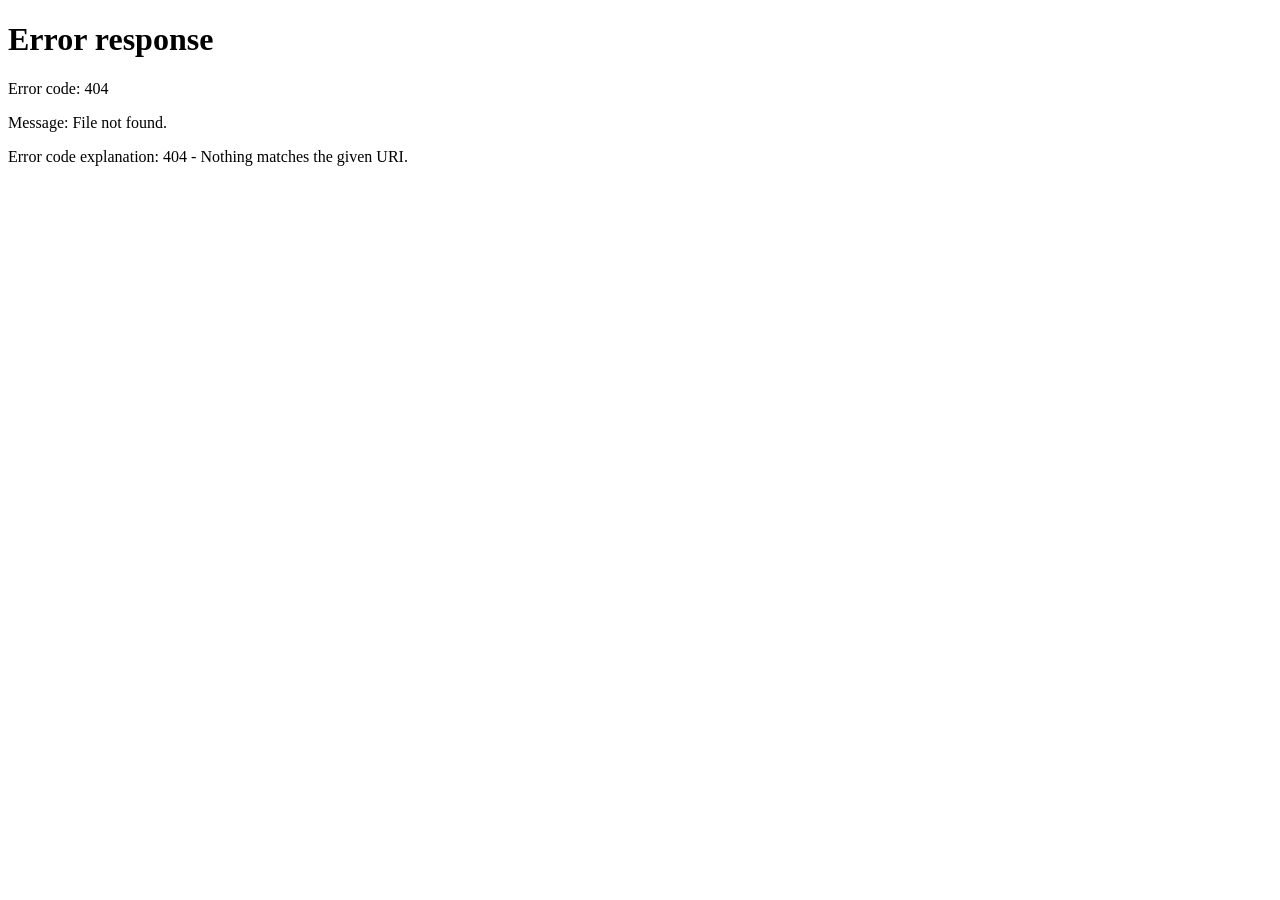
==== download/index.html @ 3448d8c3 "Add formal Android download page" ====
<!doctype html>
<html lang="zh-CN">
<head>
<meta charset="utf-8">
<meta name="viewport" content="width=device-width,initial-scale=1,viewport-fit=cover">
<meta name="robots" content="noindex,nofollow">
<title>小额周转贷 Android 下载</title>
<style>
*{box-sizing:border-box}body{margin:0;background:#f5f7fb;color:#16243a;font-family:system-ui,-apple-system,"Segoe UI","Microsoft YaHei",sans-serif}.wrap{min-height:100vh;display:flex;align-items:center;justify-content:center;padding:24px}.card{width:min(520px,100%);background:#fff;border:1px solid #e4eaf2;border-radius:22px;padding:28px;box-shadow:0 18px 50px rgba(24,52,86,.10)}.logo{width:64px;height:64px;border-radius:18px;background:#1769e0;color:#fff;display:grid;place-items:center;font-size:26px;font-weight:900;margin-bottom:18px}h1{font-size:25px;margin:0 0 8px}.sub{color:#64748b;line-height:1.65}.meta{margin:20px 0;padding:14px 16px;border-radius:14px;background:#f7f9fc;display:grid;grid-template-columns:1fr 1fr;gap:12px}.meta span{display:block;font-size:12px;color:#7b8796}.meta b{display:block;margin-top:3px;font-size:14px}.btn{display:block;width:100%;border:0;border-radius:13px;background:#1769e0;color:#fff;text-align:center;text-decoration:none;padding:15px 18px;font-size:17px;font-weight:900}.tip{margin-top:18px;color:#66778c;font-size:13px;line-height:1.75}.hash{margin-top:14px;padding:10px 12px;border-radius:10px;background:#eef9f3;color:#236649;font-size:11px;word-break:break-all}.small{font-size:11px;color:#94a0ad;margin-top:12px}
</style>
</head>
<body>
<div class="wrap"><main class="card">
<div class="logo">贷</div>
<h1>小额周转贷 Android 版</h1>
<div class="sub">正式安装包正在准备下载。若浏览器没有自动开始下载，请点击下面按钮。</div>
<div class="meta"><div><span>正式版本</span><b>v7.1.12R</b></div><div><span>安装包大小</span><b>约 1.56 MB</b></div><div><span>系统要求</span><b>Android 6.0+</b></div><div><span>发布类型</span><b>Release</b></div></div>
<a class="btn" href="./xiaoe-loan.apk" download>立即下载 Android 版</a>
<div class="tip">下载完成后，Android 会显示安装确认。首次通过浏览器安装时，部分手机会要求允许该浏览器“安装未知应用”，按手机系统提示确认后即可继续安装。</div>
<div class="hash">SHA-256：dc138319f4a609143219b381687d934ffb2e3f054c2a7273849fbee24fee7fb1</div>
<div class="small">本页面仅提供 Android 正式安装包下载。</div>
</main></div>
<script>setTimeout(function(){location.href='./xiaoe-loan.apk?v=7.1.12R'},900);</script>
</body>
</html>
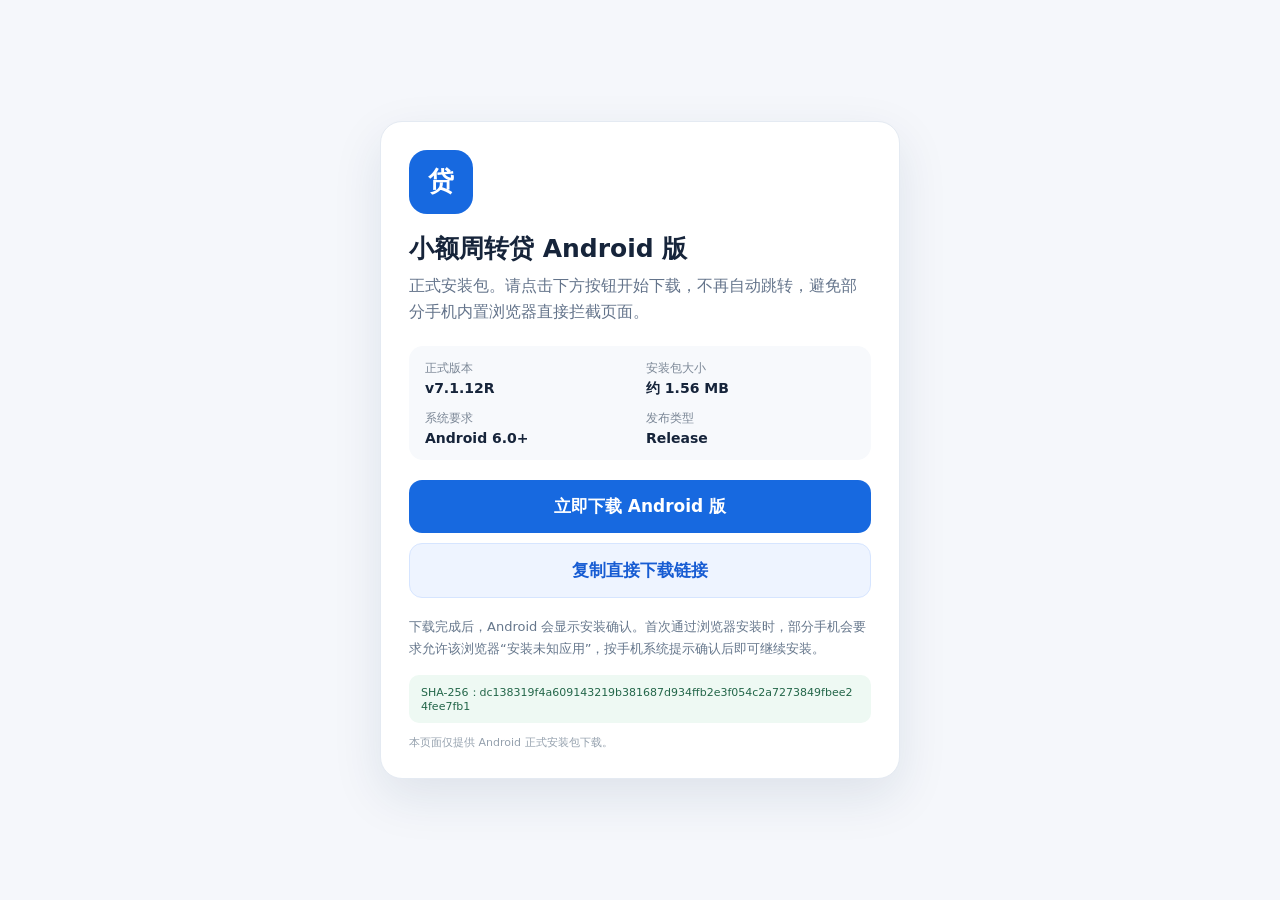
==== commit d22f65f8: "stop auto APK redirect and improve mobile download page" ====
--- a/download/index.html
+++ b/download/index.html
@@ -6,20 +6,32 @@
 <meta name="robots" content="noindex,nofollow">
 <title>小额周转贷 Android 下载</title>
 <style>
-*{box-sizing:border-box}body{margin:0;background:#f5f7fb;color:#16243a;font-family:system-ui,-apple-system,"Segoe UI","Microsoft YaHei",sans-serif}.wrap{min-height:100vh;display:flex;align-items:center;justify-content:center;padding:24px}.card{width:min(520px,100%);background:#fff;border:1px solid #e4eaf2;border-radius:22px;padding:28px;box-shadow:0 18px 50px rgba(24,52,86,.10)}.logo{width:64px;height:64px;border-radius:18px;background:#1769e0;color:#fff;display:grid;place-items:center;font-size:26px;font-weight:900;margin-bottom:18px}h1{font-size:25px;margin:0 0 8px}.sub{color:#64748b;line-height:1.65}.meta{margin:20px 0;padding:14px 16px;border-radius:14px;background:#f7f9fc;display:grid;grid-template-columns:1fr 1fr;gap:12px}.meta span{display:block;font-size:12px;color:#7b8796}.meta b{display:block;margin-top:3px;font-size:14px}.btn{display:block;width:100%;border:0;border-radius:13px;background:#1769e0;color:#fff;text-align:center;text-decoration:none;padding:15px 18px;font-size:17px;font-weight:900}.tip{margin-top:18px;color:#66778c;font-size:13px;line-height:1.75}.hash{margin-top:14px;padding:10px 12px;border-radius:10px;background:#eef9f3;color:#236649;font-size:11px;word-break:break-all}.small{font-size:11px;color:#94a0ad;margin-top:12px}
+*{box-sizing:border-box}body{margin:0;background:#f5f7fb;color:#16243a;font-family:system-ui,-apple-system,"Segoe UI","Microsoft YaHei",sans-serif}.wrap{min-height:100vh;display:flex;align-items:center;justify-content:center;padding:24px}.card{width:min(520px,100%);background:#fff;border:1px solid #e4eaf2;border-radius:22px;padding:28px;box-shadow:0 18px 50px rgba(24,52,86,.10)}.logo{width:64px;height:64px;border-radius:18px;background:#1769e0;color:#fff;display:grid;place-items:center;font-size:26px;font-weight:900;margin-bottom:18px}h1{font-size:25px;margin:0 0 8px}.sub{color:#64748b;line-height:1.65}.meta{margin:20px 0;padding:14px 16px;border-radius:14px;background:#f7f9fc;display:grid;grid-template-columns:1fr 1fr;gap:12px}.meta span{display:block;font-size:12px;color:#7b8796}.meta b{display:block;margin-top:3px;font-size:14px}.btn{display:block;width:100%;border:0;border-radius:13px;background:#1769e0;color:#fff;text-align:center;text-decoration:none;padding:15px 18px;font-size:17px;font-weight:900;cursor:pointer}.btn.secondary{margin-top:10px;background:#eef4ff;color:#175cd3;border:1px solid #d6e5ff}.tip{margin-top:18px;color:#66778c;font-size:13px;line-height:1.75}.notice{margin-top:14px;padding:12px 14px;border-radius:12px;background:#fff8e8;color:#81530a;border:1px solid #f4d79b;font-size:13px;line-height:1.65}.hash{margin-top:14px;padding:10px 12px;border-radius:10px;background:#eef9f3;color:#236649;font-size:11px;word-break:break-all}.small{font-size:11px;color:#94a0ad;margin-top:12px}.hidden{display:none}
 </style>
 </head>
 <body>
 <div class="wrap"><main class="card">
 <div class="logo">贷</div>
 <h1>小额周转贷 Android 版</h1>
-<div class="sub">正式安装包正在准备下载。若浏览器没有自动开始下载，请点击下面按钮。</div>
+<div class="sub">正式安装包。请点击下方按钮开始下载，不再自动跳转，避免部分手机内置浏览器直接拦截页面。</div>
 <div class="meta"><div><span>正式版本</span><b>v7.1.12R</b></div><div><span>安装包大小</span><b>约 1.56 MB</b></div><div><span>系统要求</span><b>Android 6.0+</b></div><div><span>发布类型</span><b>Release</b></div></div>
-<a class="btn" href="./xiaoe-loan.apk" download>立即下载 Android 版</a>
+<a id="downloadBtn" class="btn" href="./xiaoe-loan.apk?v=7.1.12R">立即下载 Android 版</a>
+<button id="copyBtn" class="btn secondary" type="button">复制直接下载链接</button>
+<div id="embeddedTip" class="notice hidden">如果你是在微信、QQ或其他应用内置浏览器中打开，下载可能被该应用拦截。请点击右上角菜单选择“在浏览器打开”，或复制下载链接后用手机系统浏览器访问。</div>
 <div class="tip">下载完成后，Android 会显示安装确认。首次通过浏览器安装时，部分手机会要求允许该浏览器“安装未知应用”，按手机系统提示确认后即可继续安装。</div>
 <div class="hash">SHA-256：dc138319f4a609143219b381687d934ffb2e3f054c2a7273849fbee24fee7fb1</div>
 <div class="small">本页面仅提供 Android 正式安装包下载。</div>
 </main></div>
-<script>setTimeout(function(){location.href='./xiaoe-loan.apk?v=7.1.12R'},900);</script>
+<script>
+(function(){
+  var ua=navigator.userAgent||'';
+  if(/MicroMessenger|QQ\//i.test(ua)) document.getElementById('embeddedTip').classList.remove('hidden');
+  document.getElementById('copyBtn').onclick=async function(){
+    var u=new URL('./xiaoe-loan.apk?v=7.1.12R',location.href).href;
+    try{await navigator.clipboard.writeText(u);this.textContent='已复制下载链接';}
+    catch(e){prompt('请复制下面下载链接',u);}
+  };
+})();
+</script>
 </body>
 </html>
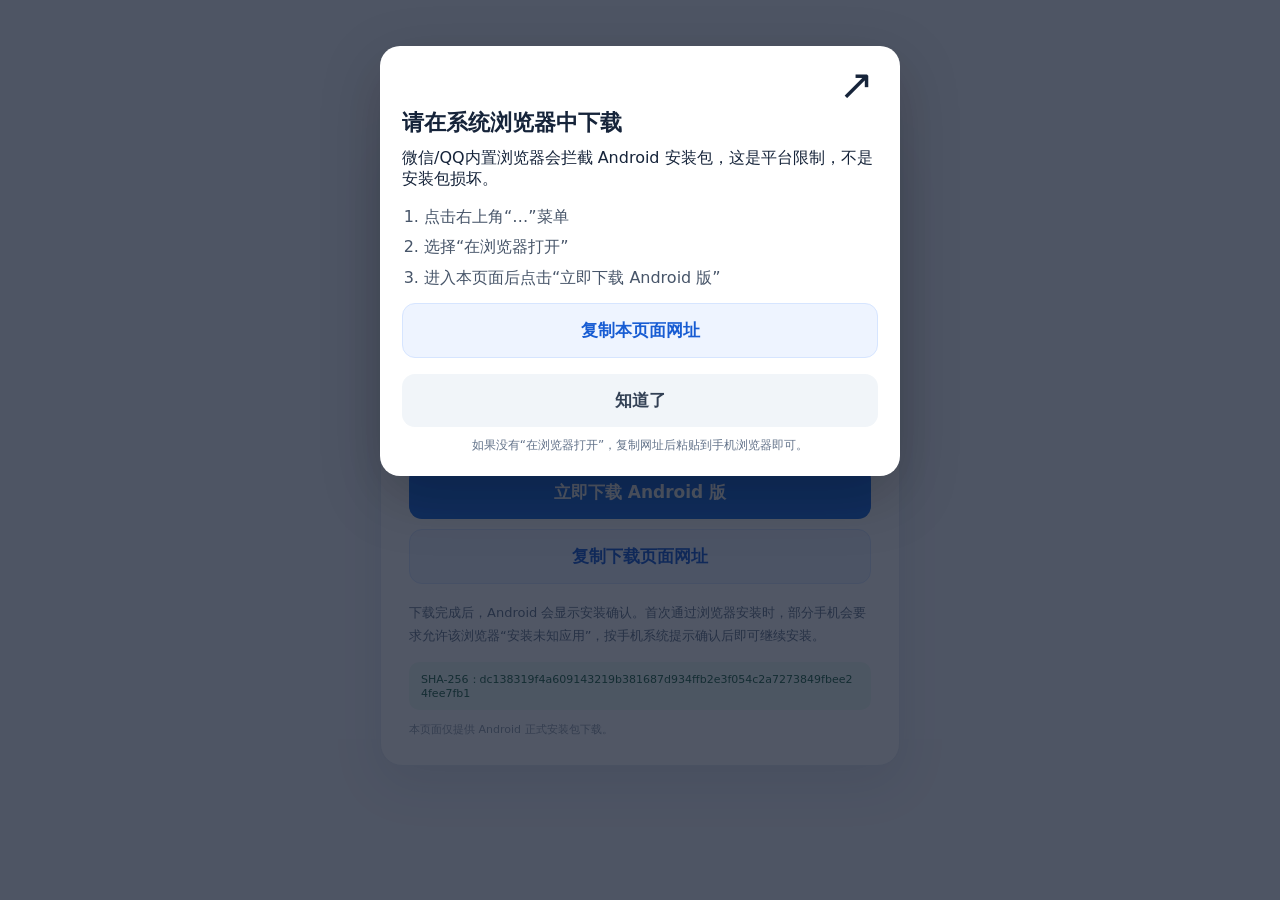
==== commit 2850a417: "Prevent WeChat QQ APK block with external-browser guidance" ====
--- a/download/index.html
+++ b/download/index.html
@@ -6,31 +6,55 @@
 <meta name="robots" content="noindex,nofollow">
 <title>小额周转贷 Android 下载</title>
 <style>
-*{box-sizing:border-box}body{margin:0;background:#f5f7fb;color:#16243a;font-family:system-ui,-apple-system,"Segoe UI","Microsoft YaHei",sans-serif}.wrap{min-height:100vh;display:flex;align-items:center;justify-content:center;padding:24px}.card{width:min(520px,100%);background:#fff;border:1px solid #e4eaf2;border-radius:22px;padding:28px;box-shadow:0 18px 50px rgba(24,52,86,.10)}.logo{width:64px;height:64px;border-radius:18px;background:#1769e0;color:#fff;display:grid;place-items:center;font-size:26px;font-weight:900;margin-bottom:18px}h1{font-size:25px;margin:0 0 8px}.sub{color:#64748b;line-height:1.65}.meta{margin:20px 0;padding:14px 16px;border-radius:14px;background:#f7f9fc;display:grid;grid-template-columns:1fr 1fr;gap:12px}.meta span{display:block;font-size:12px;color:#7b8796}.meta b{display:block;margin-top:3px;font-size:14px}.btn{display:block;width:100%;border:0;border-radius:13px;background:#1769e0;color:#fff;text-align:center;text-decoration:none;padding:15px 18px;font-size:17px;font-weight:900;cursor:pointer}.btn.secondary{margin-top:10px;background:#eef4ff;color:#175cd3;border:1px solid #d6e5ff}.tip{margin-top:18px;color:#66778c;font-size:13px;line-height:1.75}.notice{margin-top:14px;padding:12px 14px;border-radius:12px;background:#fff8e8;color:#81530a;border:1px solid #f4d79b;font-size:13px;line-height:1.65}.hash{margin-top:14px;padding:10px 12px;border-radius:10px;background:#eef9f3;color:#236649;font-size:11px;word-break:break-all}.small{font-size:11px;color:#94a0ad;margin-top:12px}.hidden{display:none}
+*{box-sizing:border-box}body{margin:0;background:#f5f7fb;color:#16243a;font-family:system-ui,-apple-system,"Segoe UI","Microsoft YaHei",sans-serif}.wrap{min-height:100vh;display:flex;align-items:center;justify-content:center;padding:24px}.card{width:min(520px,100%);background:#fff;border:1px solid #e4eaf2;border-radius:22px;padding:28px;box-shadow:0 18px 50px rgba(24,52,86,.10)}.logo{width:64px;height:64px;border-radius:18px;background:#1769e0;color:#fff;display:grid;place-items:center;font-size:26px;font-weight:900;margin-bottom:18px}h1{font-size:25px;margin:0 0 8px}.sub{color:#64748b;line-height:1.65}.meta{margin:20px 0;padding:14px 16px;border-radius:14px;background:#f7f9fc;display:grid;grid-template-columns:1fr 1fr;gap:12px}.meta span{display:block;font-size:12px;color:#7b8796}.meta b{display:block;margin-top:3px;font-size:14px}.btn{display:block;width:100%;border:0;border-radius:13px;background:#1769e0;color:#fff;text-align:center;text-decoration:none;padding:15px 18px;font-size:17px;font-weight:900;cursor:pointer}.btn.secondary{margin-top:10px;background:#eef4ff;color:#175cd3;border:1px solid #d6e5ff}.tip{margin-top:18px;color:#66778c;font-size:13px;line-height:1.75}.notice{margin-top:14px;padding:12px 14px;border-radius:12px;background:#fff8e8;color:#81530a;border:1px solid #f4d79b;font-size:13px;line-height:1.65}.hash{margin-top:14px;padding:10px 12px;border-radius:10px;background:#eef9f3;color:#236649;font-size:11px;word-break:break-all}.small{font-size:11px;color:#94a0ad;margin-top:12px}.hidden{display:none}.guide{position:fixed;inset:0;background:rgba(15,23,42,.72);z-index:99;display:flex;align-items:flex-start;justify-content:center;padding:28px}.guide-box{width:min(520px,100%);margin-top:18px;background:#fff;border-radius:20px;padding:22px;box-shadow:0 20px 60px rgba(0,0,0,.22)}.guide-arrow{text-align:right;font-size:42px;line-height:1;margin:-4px 4px 2px 0}.guide h2{margin:0 0 10px;font-size:22px}.steps{margin:12px 0 0;padding-left:22px;color:#475569;line-height:1.9}.close{margin-top:16px;background:#f1f5f9;color:#334155}.copy-note{margin-top:10px;text-align:center;color:#64748b;font-size:12px}
 </style>
 </head>
 <body>
 <div class="wrap"><main class="card">
 <div class="logo">贷</div>
 <h1>小额周转贷 Android 版</h1>
-<div class="sub">正式安装包。请点击下方按钮开始下载，不再自动跳转，避免部分手机内置浏览器直接拦截页面。</div>
+<div id="normalSub" class="sub">正式安装包。请点击下方按钮开始下载。</div>
+<div id="embeddedSub" class="sub hidden">当前正在微信/QQ内置浏览器中打开。为避免安装包被拦截，请先使用手机系统浏览器打开本页面。</div>
 <div class="meta"><div><span>正式版本</span><b>v7.1.12R</b></div><div><span>安装包大小</span><b>约 1.56 MB</b></div><div><span>系统要求</span><b>Android 6.0+</b></div><div><span>发布类型</span><b>Release</b></div></div>
 <a id="downloadBtn" class="btn" href="./xiaoe-loan.apk?v=7.1.12R">立即下载 Android 版</a>
-<button id="copyBtn" class="btn secondary" type="button">复制直接下载链接</button>
-<div id="embeddedTip" class="notice hidden">如果你是在微信、QQ或其他应用内置浏览器中打开，下载可能被该应用拦截。请点击右上角菜单选择“在浏览器打开”，或复制下载链接后用手机系统浏览器访问。</div>
+<button id="browserBtn" class="btn hidden" type="button">在系统浏览器打开</button>
+<button id="copyBtn" class="btn secondary" type="button">复制下载页面网址</button>
+<div id="embeddedTip" class="notice hidden">微信/QQ会拦截 APK 直接下载。请点击“在系统浏览器打开”；若系统没有自动跳转，请复制本页面网址后粘贴到手机自带浏览器、Chrome、Edge、华为浏览器、小米浏览器、OPPO/vivo浏览器等正常浏览器中访问。</div>
 <div class="tip">下载完成后，Android 会显示安装确认。首次通过浏览器安装时，部分手机会要求允许该浏览器“安装未知应用”，按手机系统提示确认后即可继续安装。</div>
 <div class="hash">SHA-256：dc138319f4a609143219b381687d934ffb2e3f054c2a7273849fbee24fee7fb1</div>
 <div class="small">本页面仅提供 Android 正式安装包下载。</div>
 </main></div>
+<div id="guide" class="guide hidden"><div class="guide-box"><div class="guide-arrow">↗</div><h2>请在系统浏览器中下载</h2><div>微信/QQ内置浏览器会拦截 Android 安装包，这是平台限制，不是安装包损坏。</div><ol class="steps"><li>点击右上角“…”菜单</li><li>选择“在浏览器打开”</li><li>进入本页面后点击“立即下载 Android 版”</li></ol><button id="copyGuideBtn" class="btn secondary" type="button">复制本页面网址</button><button id="closeGuideBtn" class="btn close" type="button">知道了</button><div class="copy-note">如果没有“在浏览器打开”，复制网址后粘贴到手机浏览器即可。</div></div></div>
 <script>
 (function(){
   var ua=navigator.userAgent||'';
-  if(/MicroMessenger|QQ\//i.test(ua)) document.getElementById('embeddedTip').classList.remove('hidden');
-  document.getElementById('copyBtn').onclick=async function(){
-    var u=new URL('./xiaoe-loan.apk?v=7.1.12R',location.href).href;
-    try{await navigator.clipboard.writeText(u);this.textContent='已复制下载链接';}
-    catch(e){prompt('请复制下面下载链接',u);}
-  };
+  var embedded=/MicroMessenger|QQ\//i.test(ua);
+  var pageUrl=location.origin+location.pathname;
+  var downloadBtn=document.getElementById('downloadBtn');
+  var browserBtn=document.getElementById('browserBtn');
+  var guide=document.getElementById('guide');
+  function copyPage(btn){
+    var done=function(){if(btn){var old=btn.textContent;btn.textContent='已复制网址';setTimeout(function(){btn.textContent=old},1800)}};
+    if(navigator.clipboard&&navigator.clipboard.writeText){navigator.clipboard.writeText(pageUrl).then(done).catch(function(){prompt('请复制下面网址',pageUrl)})}
+    else prompt('请复制下面网址',pageUrl);
+  }
+  if(embedded){
+    document.getElementById('normalSub').classList.add('hidden');
+    document.getElementById('embeddedSub').classList.remove('hidden');
+    document.getElementById('embeddedTip').classList.remove('hidden');
+    downloadBtn.textContent='请先在系统浏览器打开';
+    downloadBtn.removeAttribute('href');
+    browserBtn.classList.remove('hidden');
+    downloadBtn.onclick=function(e){e.preventDefault();guide.classList.remove('hidden')};
+    browserBtn.onclick=function(){
+      var host=location.host+location.pathname;
+      location.href='intent://'+host+'#Intent;scheme=https;action=android.intent.action.VIEW;end';
+      setTimeout(function(){guide.classList.remove('hidden')},700);
+    };
+  }
+  document.getElementById('copyBtn').onclick=function(){copyPage(this)};
+  document.getElementById('copyGuideBtn').onclick=function(){copyPage(this)};
+  document.getElementById('closeGuideBtn').onclick=function(){guide.classList.add('hidden')};
 })();
 </script>
 </body>
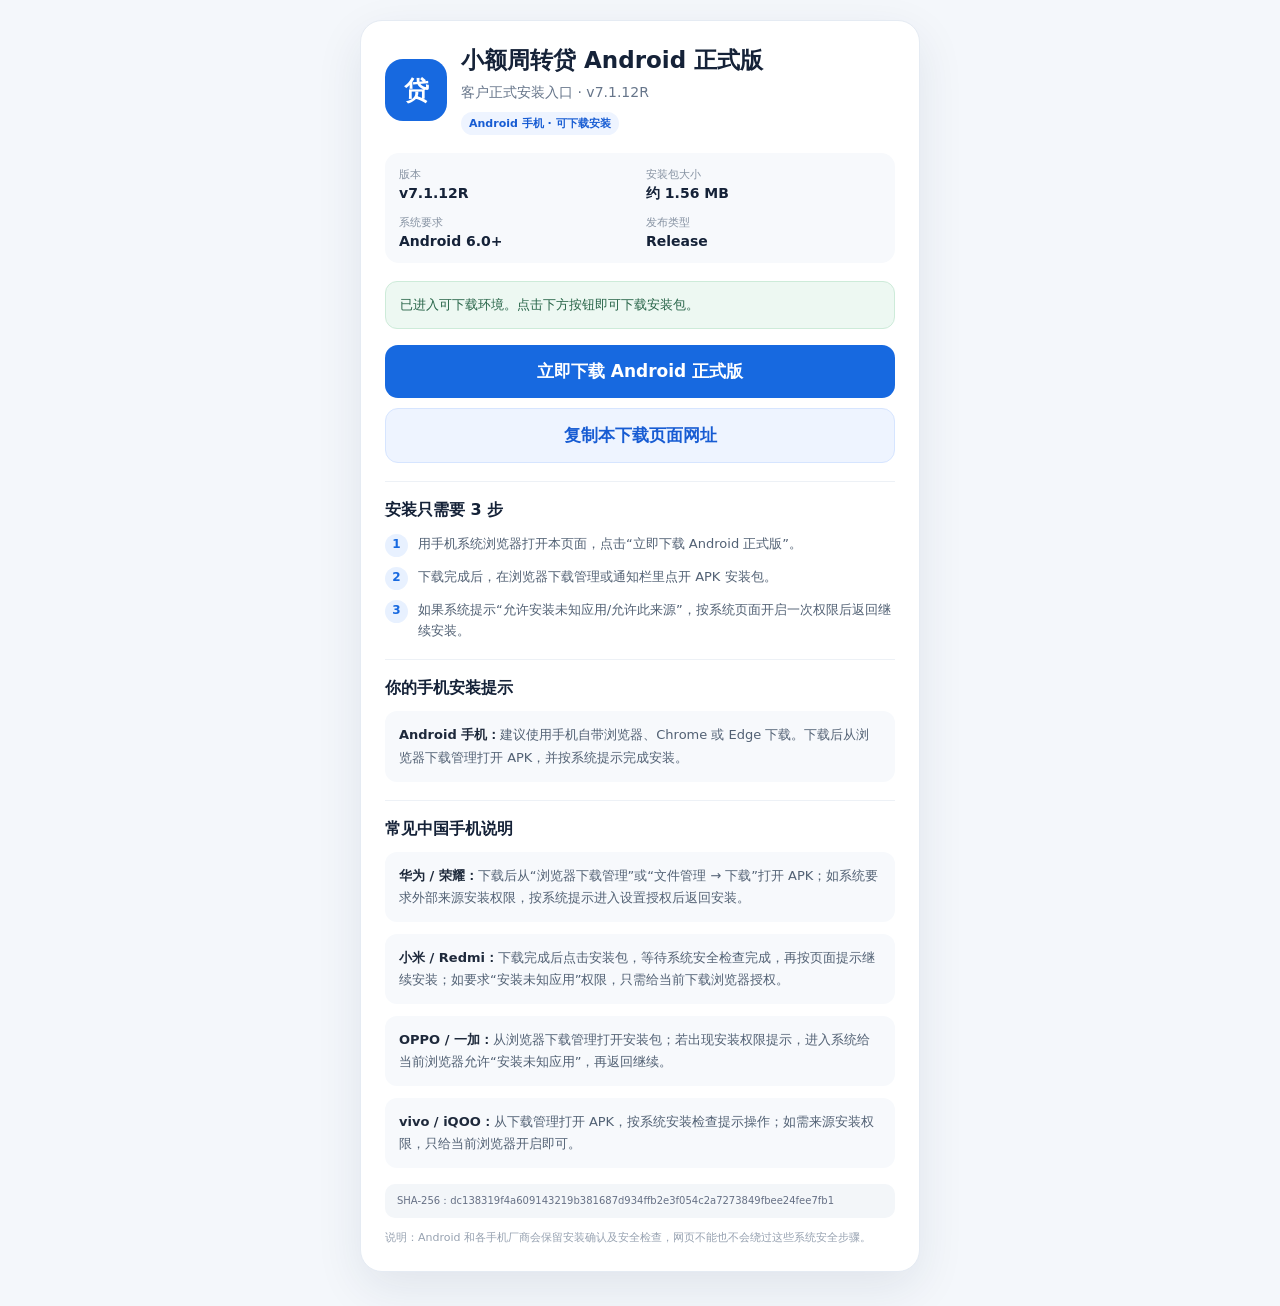
==== commit 2eaceda3: "Optimize China Android download flow by browser and phone brand" ====
--- a/download/index.html
+++ b/download/index.html
@@ -4,54 +4,87 @@
 <meta charset="utf-8">
 <meta name="viewport" content="width=device-width,initial-scale=1,viewport-fit=cover">
 <meta name="robots" content="noindex,nofollow">
-<title>小额周转贷 Android 下载</title>
+<title>小额周转贷 Android 正式版下载</title>
 <style>
-*{box-sizing:border-box}body{margin:0;background:#f5f7fb;color:#16243a;font-family:system-ui,-apple-system,"Segoe UI","Microsoft YaHei",sans-serif}.wrap{min-height:100vh;display:flex;align-items:center;justify-content:center;padding:24px}.card{width:min(520px,100%);background:#fff;border:1px solid #e4eaf2;border-radius:22px;padding:28px;box-shadow:0 18px 50px rgba(24,52,86,.10)}.logo{width:64px;height:64px;border-radius:18px;background:#1769e0;color:#fff;display:grid;place-items:center;font-size:26px;font-weight:900;margin-bottom:18px}h1{font-size:25px;margin:0 0 8px}.sub{color:#64748b;line-height:1.65}.meta{margin:20px 0;padding:14px 16px;border-radius:14px;background:#f7f9fc;display:grid;grid-template-columns:1fr 1fr;gap:12px}.meta span{display:block;font-size:12px;color:#7b8796}.meta b{display:block;margin-top:3px;font-size:14px}.btn{display:block;width:100%;border:0;border-radius:13px;background:#1769e0;color:#fff;text-align:center;text-decoration:none;padding:15px 18px;font-size:17px;font-weight:900;cursor:pointer}.btn.secondary{margin-top:10px;background:#eef4ff;color:#175cd3;border:1px solid #d6e5ff}.tip{margin-top:18px;color:#66778c;font-size:13px;line-height:1.75}.notice{margin-top:14px;padding:12px 14px;border-radius:12px;background:#fff8e8;color:#81530a;border:1px solid #f4d79b;font-size:13px;line-height:1.65}.hash{margin-top:14px;padding:10px 12px;border-radius:10px;background:#eef9f3;color:#236649;font-size:11px;word-break:break-all}.small{font-size:11px;color:#94a0ad;margin-top:12px}.hidden{display:none}.guide{position:fixed;inset:0;background:rgba(15,23,42,.72);z-index:99;display:flex;align-items:flex-start;justify-content:center;padding:28px}.guide-box{width:min(520px,100%);margin-top:18px;background:#fff;border-radius:20px;padding:22px;box-shadow:0 20px 60px rgba(0,0,0,.22)}.guide-arrow{text-align:right;font-size:42px;line-height:1;margin:-4px 4px 2px 0}.guide h2{margin:0 0 10px;font-size:22px}.steps{margin:12px 0 0;padding-left:22px;color:#475569;line-height:1.9}.close{margin-top:16px;background:#f1f5f9;color:#334155}.copy-note{margin-top:10px;text-align:center;color:#64748b;font-size:12px}
+*{box-sizing:border-box}body{margin:0;background:#f4f7fb;color:#152238;font-family:system-ui,-apple-system,"Segoe UI","Microsoft YaHei",sans-serif}.wrap{min-height:100vh;padding:20px 16px 34px;display:flex;justify-content:center}.card{width:min(560px,100%);background:#fff;border:1px solid #e5ebf3;border-radius:22px;padding:24px;box-shadow:0 16px 48px rgba(23,48,80,.09)}.head{display:flex;gap:14px;align-items:center}.logo{width:62px;height:62px;border-radius:18px;background:#1769e0;color:#fff;display:grid;place-items:center;font-size:25px;font-weight:900;flex:0 0 auto}h1{font-size:23px;margin:0 0 5px}.sub{color:#66758a;font-size:14px;line-height:1.65}.meta{margin:18px 0;padding:14px;border-radius:14px;background:#f7f9fc;display:grid;grid-template-columns:1fr 1fr;gap:12px}.meta span{display:block;font-size:11px;color:#8692a2}.meta b{display:block;margin-top:3px;font-size:14px}.status{margin:12px 0 16px;padding:12px 14px;border-radius:12px;background:#edf8f2;border:1px solid #cdebd9;color:#276448;font-size:13px;line-height:1.65}.status.warn{background:#fff8e8;border-color:#f4d79b;color:#81530a}.btn{display:block;width:100%;border:0;border-radius:13px;background:#1769e0;color:#fff;text-align:center;text-decoration:none;padding:15px 18px;font-size:17px;font-weight:900;cursor:pointer}.btn.secondary{margin-top:10px;background:#eef4ff;color:#175cd3;border:1px solid #d6e5ff}.btn.ghost{margin-top:10px;background:#f8fafc;color:#475569;border:1px solid #e2e8f0}.section{margin-top:18px;padding-top:18px;border-top:1px solid #edf1f6}.section h2{font-size:16px;margin:0 0 12px}.steps{display:grid;gap:9px}.step{display:flex;gap:10px;align-items:flex-start;font-size:13px;color:#526174;line-height:1.65}.num{width:23px;height:23px;border-radius:999px;background:#e8f1ff;color:#1769e0;font-size:12px;font-weight:900;display:grid;place-items:center;flex:0 0 auto;margin-top:1px}.brandbox{margin-top:12px;padding:13px 14px;border-radius:12px;background:#f7f9fc;color:#526174;font-size:13px;line-height:1.7}.brandbox b{color:#1e293b}.hash{margin-top:16px;padding:10px 12px;border-radius:10px;background:#f3f6f9;color:#667085;font-size:10px;word-break:break-all}.small{font-size:11px;color:#97a2b1;margin-top:11px;line-height:1.6}.hidden{display:none!important}.guide{position:fixed;inset:0;background:rgba(15,23,42,.78);z-index:99;display:flex;align-items:flex-start;justify-content:center;padding:22px 16px}.guide-box{width:min(520px,100%);margin-top:10px;background:#fff;border-radius:20px;padding:20px;box-shadow:0 20px 60px rgba(0,0,0,.24)}.guide-arrow{text-align:right;font-size:42px;line-height:1;margin:-2px 4px 0 0}.guide h2{margin:0 0 8px;font-size:21px}.guide p{margin:0;color:#5c6b7e;line-height:1.7;font-size:14px}.guide .steps{margin-top:14px}.close{background:#f1f5f9;color:#334155;margin-top:10px}.browser-tag{display:inline-block;padding:4px 8px;border-radius:999px;background:#eef4ff;color:#175cd3;font-size:11px;font-weight:800;margin-top:8px}@media(max-width:420px){.card{padding:20px}.meta{grid-template-columns:1fr 1fr}h1{font-size:21px}}
 </style>
 </head>
 <body>
 <div class="wrap"><main class="card">
-<div class="logo">贷</div>
-<h1>小额周转贷 Android 版</h1>
-<div id="normalSub" class="sub">正式安装包。请点击下方按钮开始下载。</div>
-<div id="embeddedSub" class="sub hidden">当前正在微信/QQ内置浏览器中打开。为避免安装包被拦截，请先使用手机系统浏览器打开本页面。</div>
-<div class="meta"><div><span>正式版本</span><b>v7.1.12R</b></div><div><span>安装包大小</span><b>约 1.56 MB</b></div><div><span>系统要求</span><b>Android 6.0+</b></div><div><span>发布类型</span><b>Release</b></div></div>
-<a id="downloadBtn" class="btn" href="./xiaoe-loan.apk?v=7.1.12R">立即下载 Android 版</a>
-<button id="browserBtn" class="btn hidden" type="button">在系统浏览器打开</button>
-<button id="copyBtn" class="btn secondary" type="button">复制下载页面网址</button>
-<div id="embeddedTip" class="notice hidden">微信/QQ会拦截 APK 直接下载。请点击“在系统浏览器打开”；若系统没有自动跳转，请复制本页面网址后粘贴到手机自带浏览器、Chrome、Edge、华为浏览器、小米浏览器、OPPO/vivo浏览器等正常浏览器中访问。</div>
-<div class="tip">下载完成后，Android 会显示安装确认。首次通过浏览器安装时，部分手机会要求允许该浏览器“安装未知应用”，按手机系统提示确认后即可继续安装。</div>
-<div class="hash">SHA-256：dc138319f4a609143219b381687d934ffb2e3f054c2a7273849fbee24fee7fb1</div>
-<div class="small">本页面仅提供 Android 正式安装包下载。</div>
+  <div class="head"><div class="logo">贷</div><div><h1>小额周转贷 Android 正式版</h1><div class="sub">客户正式安装入口 · v7.1.12R</div><div id="deviceTag" class="browser-tag">正在识别设备环境…</div></div></div>
+  <div class="meta"><div><span>版本</span><b>v7.1.12R</b></div><div><span>安装包大小</span><b>约 1.56 MB</b></div><div><span>系统要求</span><b>Android 6.0+</b></div><div><span>发布类型</span><b>Release</b></div></div>
+
+  <div id="normalStatus" class="status">已进入可下载环境。点击下方按钮即可下载安装包。</div>
+  <div id="embeddedStatus" class="status warn hidden">当前在微信 / QQ 内置浏览器中。此类浏览器会拦截 APK，请先使用右上角菜单选择“在浏览器打开”。</div>
+
+  <a id="downloadBtn" class="btn" href="./xiaoe-loan.apk?v=7.1.12R" download>立即下载 Android 正式版</a>
+  <button id="guideBtn" class="btn hidden" type="button">查看如何用系统浏览器打开</button>
+  <button id="copyBtn" class="btn secondary" type="button">复制本下载页面网址</button>
+
+  <section class="section">
+    <h2>安装只需要 3 步</h2>
+    <div class="steps"><div class="step"><div class="num">1</div><div>用手机系统浏览器打开本页面，点击“立即下载 Android 正式版”。</div></div><div class="step"><div class="num">2</div><div>下载完成后，在浏览器下载管理或通知栏里点开 APK 安装包。</div></div><div class="step"><div class="num">3</div><div>如果系统提示“允许安装未知应用/允许此来源”，按系统页面开启一次权限后返回继续安装。</div></div></div>
+  </section>
+
+  <section class="section">
+    <h2>你的手机安装提示</h2>
+    <div id="brandBox" class="brandbox">正在识别手机品牌…</div>
+  </section>
+
+  <section class="section">
+    <h2>常见中国手机说明</h2>
+    <div class="brandbox"><b>华为 / 荣耀：</b>下载后从“浏览器下载管理”或“文件管理 → 下载”打开 APK；如系统要求外部来源安装权限，按系统提示进入设置授权后返回安装。</div>
+    <div class="brandbox"><b>小米 / Redmi：</b>下载完成后点击安装包，等待系统安全检查完成，再按页面提示继续安装；如要求“安装未知应用”权限，只需给当前下载浏览器授权。</div>
+    <div class="brandbox"><b>OPPO / 一加：</b>从浏览器下载管理打开安装包；若出现安装权限提示，进入系统给当前浏览器允许“安装未知应用”，再返回继续。</div>
+    <div class="brandbox"><b>vivo / iQOO：</b>从下载管理打开 APK，按系统安装检查提示操作；如需来源安装权限，只给当前浏览器开启即可。</div>
+  </section>
+
+  <div class="hash">SHA-256：dc138319f4a609143219b381687d934ffb2e3f054c2a7273849fbee24fee7fb1</div>
+  <div class="small">说明：Android 和各手机厂商会保留安装确认及安全检查，网页不能也不会绕过这些系统安全步骤。</div>
 </main></div>
-<div id="guide" class="guide hidden"><div class="guide-box"><div class="guide-arrow">↗</div><h2>请在系统浏览器中下载</h2><div>微信/QQ内置浏览器会拦截 Android 安装包，这是平台限制，不是安装包损坏。</div><ol class="steps"><li>点击右上角“…”菜单</li><li>选择“在浏览器打开”</li><li>进入本页面后点击“立即下载 Android 版”</li></ol><button id="copyGuideBtn" class="btn secondary" type="button">复制本页面网址</button><button id="closeGuideBtn" class="btn close" type="button">知道了</button><div class="copy-note">如果没有“在浏览器打开”，复制网址后粘贴到手机浏览器即可。</div></div></div>
+
+<div id="guide" class="guide hidden"><div class="guide-box"><div class="guide-arrow">↗</div><h2>微信 / QQ 内请这样操作</h2><p>不是安装包损坏，是内置浏览器限制 APK 下载。</p><div class="steps"><div class="step"><div class="num">1</div><div>点击当前页面右上角“…”菜单。</div></div><div class="step"><div class="num">2</div><div>选择“在浏览器打开”或“用其他应用打开”。</div></div><div class="step"><div class="num">3</div><div>选择华为浏览器、小米浏览器、OPPO/vivo浏览器、Chrome、Edge 等正常浏览器。</div></div><div class="step"><div class="num">4</div><div>重新进入本页后点击“立即下载 Android 正式版”。</div></div></div><button id="copyGuideBtn" class="btn secondary" type="button">复制本页面网址</button><button id="closeGuideBtn" class="btn close" type="button">知道了</button></div></div>
+
 <script>
 (function(){
   var ua=navigator.userAgent||'';
   var embedded=/MicroMessenger|QQ\//i.test(ua);
   var pageUrl=location.origin+location.pathname;
+  var tag=document.getElementById('deviceTag');
+  var brandBox=document.getElementById('brandBox');
   var downloadBtn=document.getElementById('downloadBtn');
-  var browserBtn=document.getElementById('browserBtn');
+  var guideBtn=document.getElementById('guideBtn');
   var guide=document.getElementById('guide');
+
+  function brandInfo(){
+    if(/HUAWEI|HarmonyOS/i.test(ua))return ['华为手机','下载完成后从华为浏览器“下载管理”或“文件管理 → 下载”打开 APK。遇到外部来源安装提示时，按系统页面给当前浏览器授权，再返回安装。'];
+    if(/HONOR/i.test(ua))return ['荣耀手机','下载完成后从浏览器下载管理打开 APK。若出现“安装外部来源应用”提示，按系统页面给当前浏览器开启权限，再返回继续安装。'];
+    if(/Xiaomi|Redmi|MI\s|MIX/i.test(ua))return ['小米 / Redmi','建议使用小米浏览器下载。下载后打开安装包，等待系统安全检查完成，再按提示安装；如需要“安装未知应用”权限，只给当前浏览器授权。'];
+    if(/OPPO|OnePlus/i.test(ua))return ['OPPO / 一加','建议用系统浏览器下载。下载完成后从“下载管理”打开 APK；如系统要求允许此来源安装，给当前浏览器授权后返回安装。'];
+    if(/vivo|iQOO/i.test(ua))return ['vivo / iQOO','建议用系统浏览器下载。下载完成后点开 APK，按系统安全检查提示继续；如需要来源安装权限，给当前浏览器授权即可。'];
+    if(/Meizu/i.test(ua))return ['魅族手机','下载完成后从浏览器下载管理或文件管理打开 APK，按系统提示完成来源安装授权后继续。'];
+    if(/Samsung/i.test(ua))return ['三星手机','下载完成后从浏览器下载列表打开 APK；如果提示安装未知应用，请在系统设置中只允许当前浏览器安装此来源应用。'];
+    return ['Android 手机','建议使用手机自带浏览器、Chrome 或 Edge 下载。下载后从浏览器下载管理打开 APK，并按系统提示完成安装。'];
+  }
+
   function copyPage(btn){
-    var done=function(){if(btn){var old=btn.textContent;btn.textContent='已复制网址';setTimeout(function(){btn.textContent=old},1800)}};
-    if(navigator.clipboard&&navigator.clipboard.writeText){navigator.clipboard.writeText(pageUrl).then(done).catch(function(){prompt('请复制下面网址',pageUrl)})}
-    else prompt('请复制下面网址',pageUrl);
+    function done(){var old=btn.textContent;btn.textContent='已复制网址';setTimeout(function(){btn.textContent=old},1800)}
+    if(navigator.clipboard&&navigator.clipboard.writeText){navigator.clipboard.writeText(pageUrl).then(done).catch(function(){prompt('请复制下面网址',pageUrl)})}else{prompt('请复制下面网址',pageUrl)}
   }
+
+  var info=brandInfo();
+  tag.textContent=info[0]+(embedded?' · 内置浏览器':' · 可下载安装');
+  brandBox.innerHTML='<b>'+info[0]+'：</b>'+info[1];
+
   if(embedded){
-    document.getElementById('normalSub').classList.add('hidden');
-    document.getElementById('embeddedSub').classList.remove('hidden');
-    document.getElementById('embeddedTip').classList.remove('hidden');
-    downloadBtn.textContent='请先在系统浏览器打开';
-    downloadBtn.removeAttribute('href');
-    browserBtn.classList.remove('hidden');
-    downloadBtn.onclick=function(e){e.preventDefault();guide.classList.remove('hidden')};
-    browserBtn.onclick=function(){
-      var host=location.host+location.pathname;
-      location.href='intent://'+host+'#Intent;scheme=https;action=android.intent.action.VIEW;end';
-      setTimeout(function(){guide.classList.remove('hidden')},700);
-    };
+    document.getElementById('normalStatus').classList.add('hidden');
+    document.getElementById('embeddedStatus').classList.remove('hidden');
+    downloadBtn.classList.add('hidden');
+    guideBtn.classList.remove('hidden');
+    setTimeout(function(){guide.classList.remove('hidden')},250);
   }
+
+  guideBtn.onclick=function(){guide.classList.remove('hidden')};
   document.getElementById('copyBtn').onclick=function(){copyPage(this)};
   document.getElementById('copyGuideBtn').onclick=function(){copyPage(this)};
   document.getElementById('closeGuideBtn').onclick=function(){guide.classList.add('hidden')};
